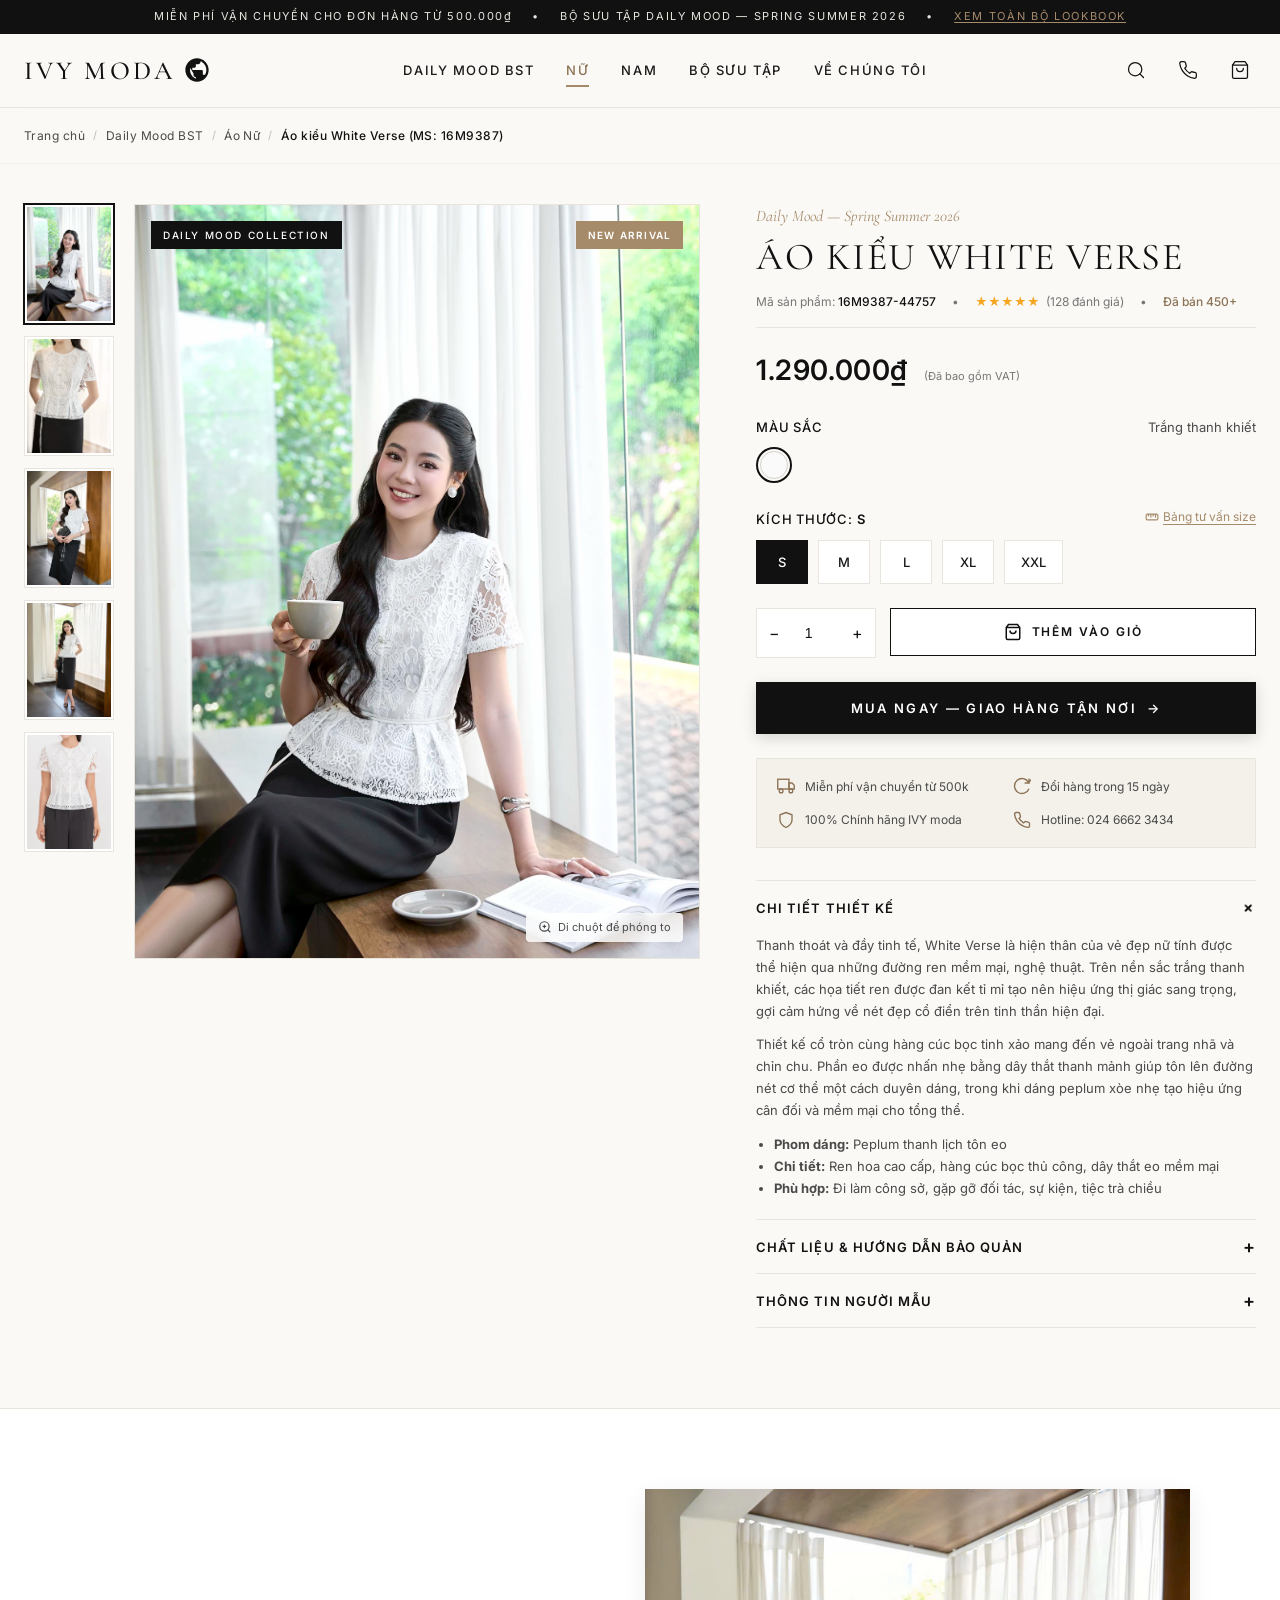
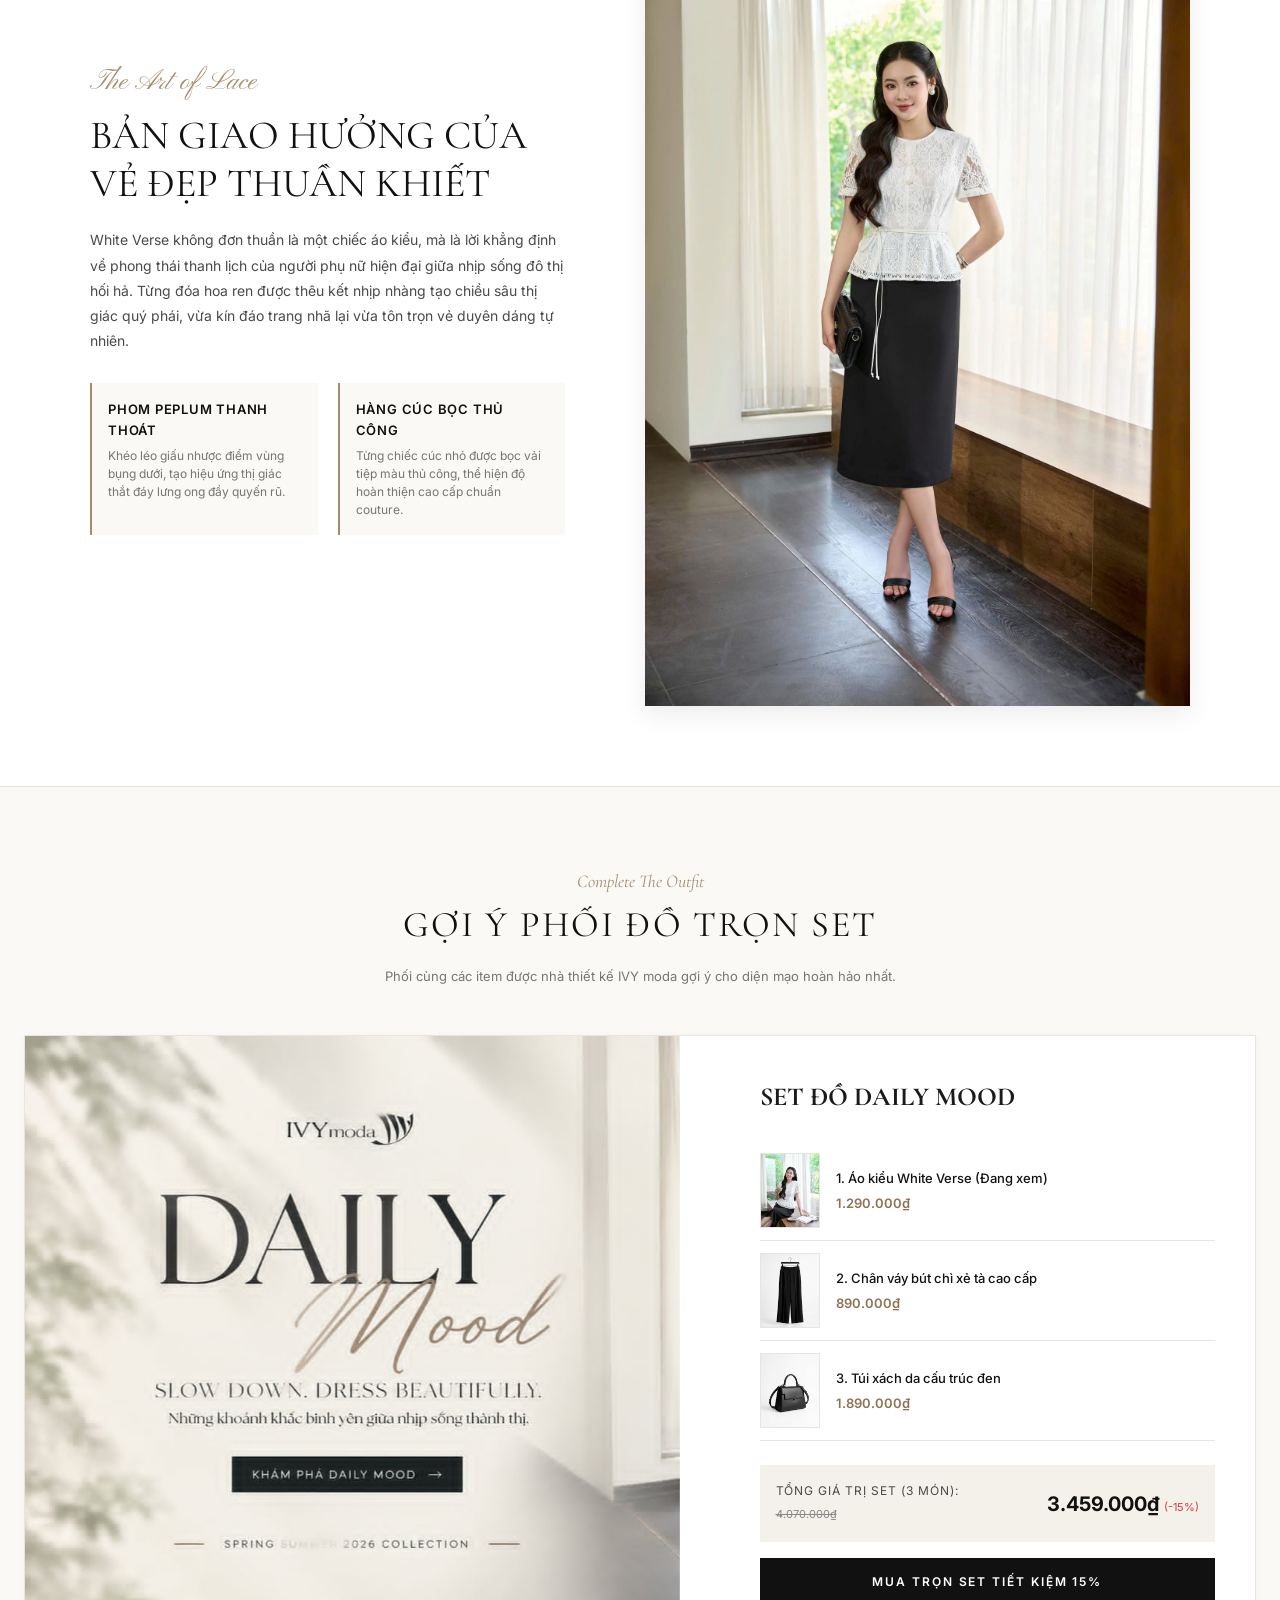
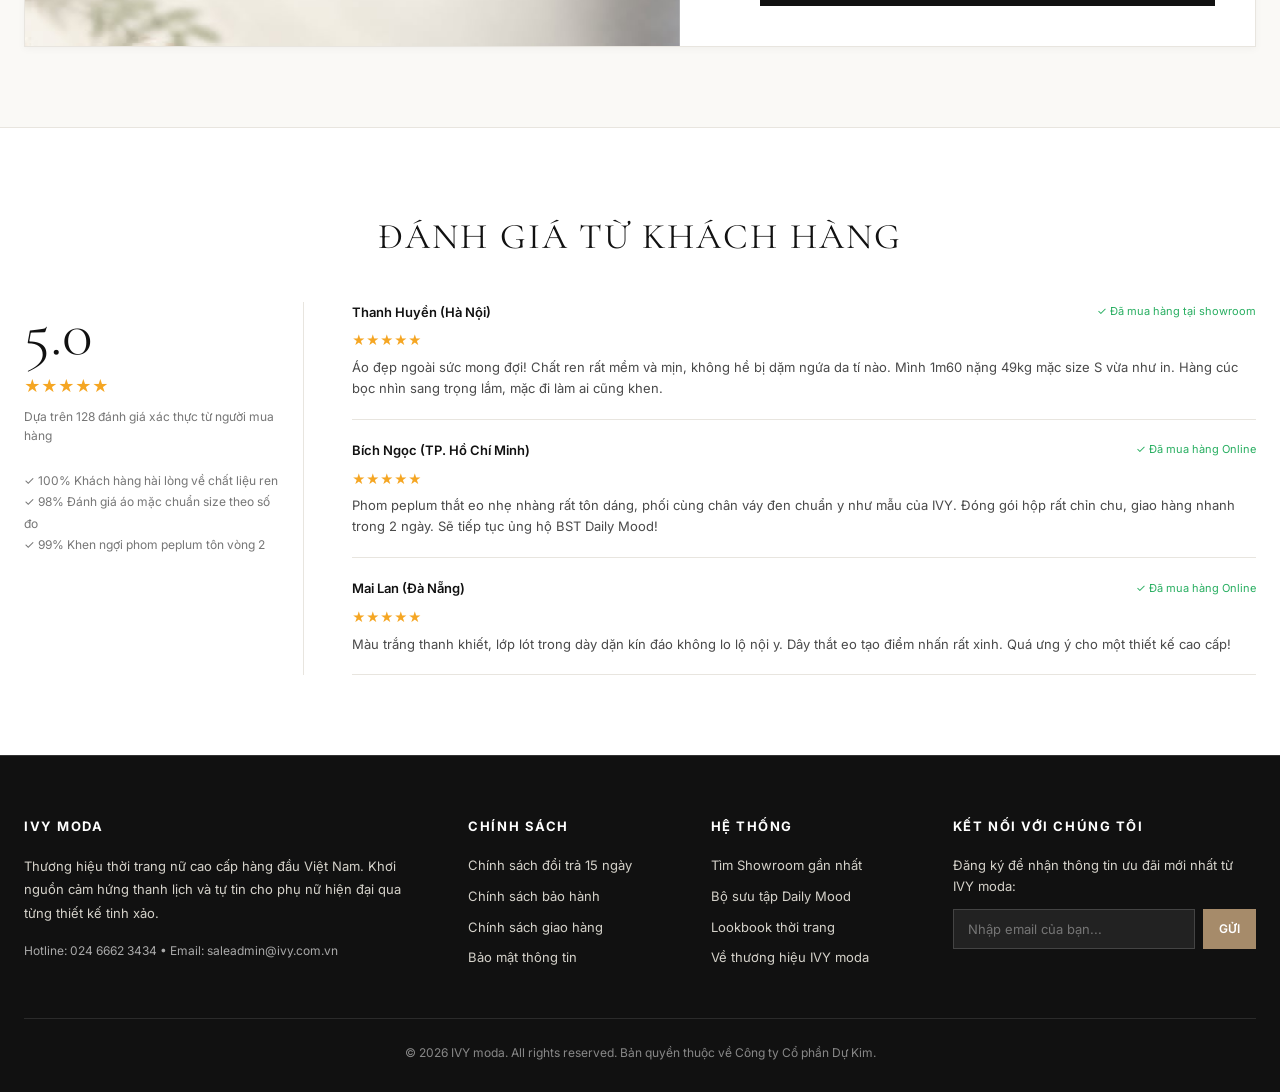
==== product.html @ de347109 "landing page" ====
<!DOCTYPE html>
<html lang="vi">
<head>
  <meta charset="UTF-8">
  <meta name="viewport" content="width=device-width, initial-scale=1.0">
  <title>Áo kiểu White Verse (MS: 16M9387) | IVY moda</title>
  <meta name="description" content="Thanh thoát và đầy tinh tế, Áo kiểu White Verse là hiện thân của vẻ đẹp nữ tính với ren hoa cao cấp, phom peplum tôn dáng từ BST Daily Mood IVY moda.">
  <meta property="og:title" content="Áo kiểu White Verse — IVY moda">
  <meta property="og:description" content="Phom peplum thanh lịch, ren hoa cao cấp, cúc bọc tinh xảo. BST Daily Mood.">
  <meta property="og:image" content="assets/images/wv-1.webp">

  <!-- Google Fonts -->
  <link rel="preconnect" href="https://fonts.googleapis.com">
  <link rel="preconnect" href="https://fonts.gstatic.com" crossorigin>
  <link href="https://fonts.googleapis.com/css2?family=Cormorant+Garamond:ital,wght@0,300;0,400;0,500;0,600;1,400&family=Inter:wght@300;400;500;600;700&family=Pinyon+Script&display=swap" rel="stylesheet">

  <!-- Stylesheet -->
  <link rel="stylesheet" href="css/product.css">
</head>
<body>

  <!-- ════════════════════════════════════════
       (1) TOP ANNOUNCEMENT BAR
       ════════════════════════════════════════ -->
  <div class="announcement-bar">
    <span>MIỄN PHÍ VẬN CHUYỂN CHO ĐƠN HÀNG TỪ 500.000₫</span>
    <span>•</span>
    <span>BỘ SƯU TẬP DAILY MOOD — SPRING SUMMER 2026</span>
    <span>•</span>
    <a href="index.html">XEM TOÀN BỘ LOOKBOOK</a>
  </div>

  <!-- ════════════════════════════════════════
       (2) SITE HEADER
       ════════════════════════════════════════ -->
  <header class="product-header">
    <div class="container product-header-inner">
      <a href="index.html" class="brand-logo" aria-label="IVY moda trang chủ">
        <span>IVY moda</span>
        <svg class="brand-logo-icon" viewBox="0 0 24 24">
          <path d="M12 2C6.48 2 2 6.48 2 12s4.48 10 10 10 10-4.48 10-10S17.52 2 12 2zm1 17.93c-3.95-.49-7-3.85-7-7.93 0-.62.08-1.21.21-1.79L9 15v1c0 1.1.9 2 2 2v1.93zm6.9-2.54c-.26-.81-1-1.39-1.9-1.39h-1v-3c0-.55-.45-1-1-1H8v-2h2c.55 0 1-.45 1-1V7h2c1.1 0 2-.9 2-2v-.41c2.93 1.19 5 4.06 5 7.41 0 2.08-.8 3.97-2.1 5.39z"/>
        </svg>
      </a>

      <nav class="nav-links" aria-label="Menu chính">
        <a href="index.html">DAILY MOOD BST</a>
        <a href="#" class="active">NỮ</a>
        <a href="#">NAM</a>
        <a href="#">BỘ SƯU TẬP</a>
        <a href="#">VỀ CHÚNG TÔI</a>
      </nav>

      <div class="header-tools">
        <button class="tool-btn" aria-label="Tìm kiếm">
          <svg width="20" height="20" viewBox="0 0 24 24" fill="none" stroke="currentColor" stroke-width="1.5" stroke-linecap="round" stroke-linejoin="round">
            <circle cx="11" cy="11" r="8"/><line x1="21" y1="21" x2="16.65" y2="16.65"/>
          </svg>
        </button>
        <a href="tel:02466623434" class="tool-btn" aria-label="Hotline tư vấn">
          <svg width="20" height="20" viewBox="0 0 24 24" fill="none" stroke="currentColor" stroke-width="1.5" stroke-linecap="round" stroke-linejoin="round">
            <path d="M22 16.92v3a2 2 0 0 1-2.18 2 19.79 19.79 0 0 1-8.63-3.07 19.5 19.5 0 0 1-6-6 19.79 19.79 0 0 1-3.07-8.67A2 2 0 0 1 4.11 2h3a2 2 0 0 1 2 1.72 12.84 12.84 0 0 0 .7 2.81 2 2 0 0 1-.45 2.11L8.09 9.91a16 16 0 0 0 6 6l1.27-1.27a2 2 0 0 1 2.11-.45 12.84 12.84 0 0 0 2.81.7A2 2 0 0 1 22 16.92z"/>
          </svg>
        </a>
        <button class="tool-btn js-add-to-cart" aria-label="Giỏ hàng">
          <svg width="20" height="20" viewBox="0 0 24 24" fill="none" stroke="currentColor" stroke-width="1.5" stroke-linecap="round" stroke-linejoin="round">
            <path d="M6 2L3 6v14a2 2 0 002 2h14a2 2 0 002-2V6l-3-4z"/>
            <line x1="3" y1="6" x2="21" y2="6"/>
            <path d="M16 10a4 4 0 01-8 0"/>
          </svg>
          <span class="cart-count" id="cartCounter" style="display: none;">0</span>
        </button>
      </div>
    </div>
  </header>

  <!-- ════════════════════════════════════════
       (3) BREADCRUMBS
       ════════════════════════════════════════ -->
  <div class="breadcrumb-wrap">
    <div class="container">
      <ul class="breadcrumb-list">
        <li><a href="index.html">Trang chủ</a></li>
        <li class="breadcrumb-separator">/</li>
        <li><a href="index.html">Daily Mood BST</a></li>
        <li class="breadcrumb-separator">/</li>
        <li><a href="#">Áo Nữ</a></li>
        <li class="breadcrumb-separator">/</li>
        <li class="breadcrumb-current">Áo kiểu White Verse (MS: 16M9387)</li>
      </ul>
    </div>
  </div>

  <main>
    <!-- ════════════════════════════════════════
         (4) MAIN PRODUCT STAGE
         ════════════════════════════════════════ -->
    <section class="product-main-stage">
      <div class="container">
        <div class="product-grid">

          <!-- ── Column 1: Sticky Image Gallery ── -->
          <div class="product-gallery">
            <div class="gallery-thumbs" aria-label="Hình ảnh thu nhỏ">
              <div class="thumb-item active" data-full="assets/images/wv-1.webp">
                <img src="assets/images/wv-1.webp" alt="Áo kiểu White Verse góc chính diện">
              </div>
              <div class="thumb-item" data-full="assets/images/wv-2.webp">
                <img src="assets/images/wv-2.webp" alt="Áo kiểu White Verse góc nghiêng thanh lịch">
              </div>
              <div class="thumb-item" data-full="assets/images/wv-3.webp">
                <img src="assets/images/wv-3.webp" alt="Áo kiểu White Verse góc lưng">
              </div>
              <div class="thumb-item" data-full="assets/images/wv-4.webp">
                <img src="assets/images/wv-4.webp" alt="Chi tiết ren hoa và hàng cúc bọc">
              </div>
              <div class="thumb-item" data-full="assets/images/wv-5.webp">
                <img src="assets/images/wv-5.webp" alt="Cận cảnh cổ áo và cầu vai">
              </div>
            </div>

            <div class="gallery-main">
              <span class="badge-collection">DAILY MOOD COLLECTION</span>
              <span class="badge-new">NEW ARRIVAL</span>
              <img id="mainProductImg" src="assets/images/wv-1.webp" alt="Áo kiểu White Verse — IVY moda">
              <div class="gallery-hint">
                <svg width="14" height="14" viewBox="0 0 24 24" fill="none" stroke="currentColor" stroke-width="2">
                  <circle cx="11" cy="11" r="8"/><line x1="21" y1="21" x2="16.65" y2="16.65"/><line x1="11" y1="8" x2="11" y2="14"/><line x1="8" y1="11" x2="14" y2="11"/>
                </svg>
                <span>Di chuột để phóng to</span>
              </div>
            </div>
          </div>

          <!-- ── Column 2: Purchasing & Specs Panel ── -->
          <div class="product-info-panel">
            <span class="product-collection-sub">Daily Mood — Spring Summer 2026</span>
            <h1 class="product-title">ÁO KIỂU WHITE VERSE</h1>

            <div class="product-meta-row">
              <div class="product-sku">Mã sản phẩm: <strong>16M9387-44757</strong></div>
              <span>•</span>
              <div class="product-rating">
                <span>★★★★★</span>
                <span class="rating-count">(128 đánh giá)</span>
              </div>
              <span>•</span>
              <div class="product-sold" style="color: var(--color-gold-dark); font-weight: 500;">Đã bán 450+</div>
            </div>

            <div class="product-price-box">
              <div class="product-price-current">1.290.000₫</div>
              <div class="product-vat-tag">(Đã bao gồm VAT)</div>
            </div>

            <!-- Color Swatch -->
            <div class="option-block">
              <div class="option-header">
                <span class="option-title">MÀU SẮC</span>
                <span class="option-selected-val">Trắng thanh khiết</span>
              </div>
              <div class="color-list">
                <div class="color-btn active" title="Trắng thanh khiết">
                  <div class="color-swatch-circle"></div>
                </div>
              </div>
            </div>

            <!-- Size Selector -->
            <div class="option-block">
              <div class="option-header">
                <span class="option-title">KÍCH THƯỚC: <span id="selectedSizeLabel" style="color: var(--color-ink); font-weight: 600;">S</span></span>
                <a href="#size-guide" class="size-guide-link" id="openSizeGuide">
                  <svg width="14" height="14" viewBox="0 0 24 24" fill="none" stroke="currentColor" stroke-width="2">
                    <rect x="2" y="7" width="20" height="10" rx="2"/><line x1="6" y1="7" x2="6" y2="11"/><line x1="10" y1="7" x2="10" y2="13"/><line x1="14" y1="7" x2="14" y2="11"/><line x1="18" y1="7" x2="18" y2="13"/>
                  </svg>
                  Bảng tư vấn size
                </a>
              </div>
              <div class="size-list">
                <button type="button" class="size-btn active" data-size="S">S</button>
                <button type="button" class="size-btn" data-size="M">M</button>
                <button type="button" class="size-btn" data-size="L">L</button>
                <button type="button" class="size-btn" data-size="XL">XL</button>
                <button type="button" class="size-btn" data-size="XXL">XXL</button>
              </div>
            </div>

            <!-- Quantity & Add to Cart -->
            <div class="purchase-row">
              <div class="qty-stepper">
                <button type="button" class="qty-btn" id="qtyMinus">−</button>
                <input type="number" class="qty-input" id="qtyInput" value="1" min="1" max="99" aria-label="Số lượng">
                <button type="button" class="qty-btn" id="qtyPlus">+</button>
              </div>
              <button type="button" class="btn-add-cart js-add-to-cart">
                <svg width="18" height="18" viewBox="0 0 24 24" fill="none" stroke="currentColor" stroke-width="2">
                  <path d="M6 2L3 6v14a2 2 0 002 2h14a2 2 0 002-2V6l-3-4z"/><line x1="3" y1="6" x2="21" y2="6"/><path d="M16 10a4 4 0 01-8 0"/>
                </svg>
                <span>THÊM VÀO GIỎ</span>
              </button>
            </div>

            <button type="button" class="btn-buy-now js-buy-now">
              <span>MUA NGAY — GIAO HÀNG TẬN NƠI</span>
              <span>&rarr;</span>
            </button>

            <!-- Service Guarantees -->
            <div class="service-badges">
              <div class="service-item">
                <svg width="18" height="18" viewBox="0 0 24 24" fill="none" stroke="currentColor" stroke-width="1.8">
                  <rect x="1" y="3" width="15" height="13"/><polygon points="16 8 20 8 23 11 23 16 16 16 16 8"/><circle cx="5.5" cy="18.5" r="2.5"/><circle cx="18.5" cy="18.5" r="2.5"/>
                </svg>
                <span>Miễn phí vận chuyển từ 500k</span>
              </div>
              <div class="service-item">
                <svg width="18" height="18" viewBox="0 0 24 24" fill="none" stroke="currentColor" stroke-width="1.8">
                  <path d="M21.5 2v6h-6M21.34 15.57a10 10 0 1 1-.57-8.38l5.67-5.67"/>
                </svg>
                <span>Đổi hàng trong 15 ngày</span>
              </div>
              <div class="service-item">
                <svg width="18" height="18" viewBox="0 0 24 24" fill="none" stroke="currentColor" stroke-width="1.8">
                  <path d="M12 22s8-4 8-10V5l-8-3-8 3v7c0 6 8 10 8 10z"/>
                </svg>
                <span>100% Chính hãng IVY moda</span>
              </div>
              <div class="service-item">
                <svg width="18" height="18" viewBox="0 0 24 24" fill="none" stroke="currentColor" stroke-width="1.8">
                  <path d="M22 16.92v3a2 2 0 0 1-2.18 2 19.79 19.79 0 0 1-8.63-3.07 19.5 19.5 0 0 1-6-6 19.79 19.79 0 0 1-3.07-8.67A2 2 0 0 1 4.11 2h3a2 2 0 0 1 2 1.72 12.84 12.84 0 0 0 .7 2.81 2 2 0 0 1-.45 2.11L8.09 9.91a16 16 0 0 0 6 6l1.27-1.27a2 2 0 0 1 2.11-.45 12.84 12.84 0 0 0 2.81.7A2 2 0 0 1 22 16.92z"/>
                </svg>
                <span>Hotline: 024 6662 3434</span>
              </div>
            </div>

            <!-- Product Accordion -->
            <div class="product-accordion">
              <div class="accordion-item active">
                <button type="button" class="accordion-header">
                  <span>CHI TIẾT THIẾT KẾ</span>
                  <span class="accordion-icon">+</span>
                </button>
                <div class="accordion-content">
                  <p>Thanh thoát và đầy tinh tế, White Verse là hiện thân của vẻ đẹp nữ tính được thể hiện qua những đường ren mềm mại, nghệ thuật. Trên nền sắc trắng thanh khiết, các họa tiết ren được đan kết tỉ mỉ tạo nên hiệu ứng thị giác sang trọng, gợi cảm hứng về nét đẹp cổ điển trên tinh thần hiện đại.</p>
                  <p style="margin-top: 10px;">Thiết kế cổ tròn cùng hàng cúc bọc tinh xảo mang đến vẻ ngoài trang nhã và chỉn chu. Phần eo được nhấn nhẹ bằng dây thắt thanh mảnh giúp tôn lên đường nét cơ thể một cách duyên dáng, trong khi dáng peplum xòe nhẹ tạo hiệu ứng cân đối và mềm mại cho tổng thể.</p>
                  <ul style="margin-top: 12px; padding-left: 18px;">
                    <li><strong>Phom dáng:</strong> Peplum thanh lịch tôn eo</li>
                    <li><strong>Chi tiết:</strong> Ren hoa cao cấp, hàng cúc bọc thủ công, dây thắt eo mềm mại</li>
                    <li><strong>Phù hợp:</strong> Đi làm công sở, gặp gỡ đối tác, sự kiện, tiệc trà chiều</li>
                  </ul>
                </div>
              </div>

              <div class="accordion-item">
                <button type="button" class="accordion-header">
                  <span>CHẤT LIỆU & HƯỚNG DẪN BẢO QUẢN</span>
                  <span class="accordion-icon">+</span>
                </button>
                <div class="accordion-content">
                  <p><strong>Chất liệu:</strong> Ren mềm cao cấp dệt họa tiết nổi, phối lớp lót habutai mềm mịn, thoáng nhẹ, thấm hút mồ hôi tốt.</p>
                  <ul style="margin-top: 10px; padding-left: 18px;">
                    <li>Giặt tay bằng nước lạnh hoặc giặt máy chế độ nhẹ (cho vào túi giặt).</li>
                    <li>Không sử dụng chất tẩy mạnh chứa clo để bảo vệ sắc trắng tinh khiết.</li>
                    <li>Ủi ở nhiệt độ thấp hoặc sử dụng bàn ủi hơi nước.</li>
                    <li>Phơi trong bóng râm, tránh ánh nắng gắt trực tiếp.</li>
                  </ul>
                </div>
              </div>

              <div class="accordion-item">
                <button type="button" class="accordion-header">
                  <span>THÔNG TIN NGƯỜI MẪU</span>
                  <span class="accordion-icon">+</span>
                </button>
                <div class="accordion-content">
                  <p>Người mẫu trong lookbook chính thức của bộ sưu tập Daily Mood:</p>
                  <table class="model-stats-table">
                    <tr><td>Chiều cao</td><td>164 cm</td></tr>
                    <tr><td>Cân nặng</td><td>48 kg</td></tr>
                    <tr><td>Số đo 3 vòng</td><td>85 – 62 – 90 cm</td></tr>
                    <tr><td>Size mặc chụp</td><td>Size S chuẩn phom</td></tr>
                  </table>
                </div>
              </div>
            </div>

          </div>
        </div>
      </div>
    </section>

    <!-- ════════════════════════════════════════
         (5) STORY & CRAFTSMANSHIP
         ════════════════════════════════════════ -->
    <section class="product-story-section">
      <div class="container">
        <div class="story-container">
          <div class="story-text-wrap">
            <div class="story-tag">The Art of Lace</div>
            <h2 class="story-heading">Bản Giao Hưởng Của Vẻ Đẹp Thuần Khiết</h2>
            <p class="story-desc">
              White Verse không đơn thuần là một chiếc áo kiểu, mà là lời khẳng định về phong thái thanh lịch của người phụ nữ hiện đại giữa nhịp sống đô thị hối hả. Từng đóa hoa ren được thêu kết nhịp nhàng tạo chiều sâu thị giác quý phái, vừa kín đáo trang nhã lại vừa tôn trọn vẻ duyên dáng tự nhiên.
            </p>
            <div class="story-features">
              <div class="feature-box">
                <h4>Phom Peplum Thanh Thoát</h4>
                <p>Khéo léo giấu nhược điểm vùng bụng dưới, tạo hiệu ứng thị giác thắt đáy lưng ong đầy quyến rũ.</p>
              </div>
              <div class="feature-box">
                <h4>Hàng Cúc Bọc Thủ Công</h4>
                <p>Từng chiếc cúc nhỏ được bọc vải tiệp màu thủ công, thể hiện độ hoàn thiện cao cấp chuẩn couture.</p>
              </div>
            </div>
          </div>
          <div class="story-img-wrap">
            <img src="assets/images/right.jpg" alt="Bộ sưu tập Daily Mood — người mẫu diện White Verse">
          </div>
        </div>
      </div>
    </section>

    <!-- ════════════════════════════════════════
         (6) MIX & MATCH — SHOP THE LOOK
         ════════════════════════════════════════ -->
    <section class="mix-match-section">
      <div class="container">
        <div class="section-header-center">
          <span class="section-subtitle">Complete The Outfit</span>
          <h2 class="section-title">GỢI Ý PHỐI ĐỒ TRỌN SET</h2>
          <p class="section-desc">Phối cùng các item được nhà thiết kế IVY moda gợi ý cho diện mạo hoàn hảo nhất.</p>
        </div>

        <div class="look-bundle-grid">
          <div class="look-visual">
            <img src="assets/images/template.jpg" alt="Set đồ hoàn chỉnh phong cách Daily Mood">
          </div>
          <div class="look-items-list">
            <h3>SET ĐỒ DAILY MOOD</h3>
            
            <div class="bundle-item">
              <img src="assets/images/wv-1.webp" alt="Áo kiểu White Verse" class="bundle-item-img">
              <div class="bundle-item-info">
                <div class="bundle-item-name">1. Áo kiểu White Verse (Đang xem)</div>
                <div class="bundle-item-price">1.290.000₫</div>
              </div>
            </div>

            <div class="bundle-item">
              <img src="assets/images/product-2.jpg" alt="Chân váy bút chì xẻ tà" class="bundle-item-img">
              <div class="bundle-item-info">
                <div class="bundle-item-name">2. Chân váy bút chì xẻ tà cao cấp</div>
                <div class="bundle-item-price">890.000₫</div>
              </div>
            </div>

            <div class="bundle-item">
              <img src="assets/images/product-4.jpg" alt="Túi xách da cấu trúc" class="bundle-item-img">
              <div class="bundle-item-info">
                <div class="bundle-item-name">3. Túi xách da cấu trúc đen</div>
                <div class="bundle-item-price">1.890.000₫</div>
              </div>
            </div>

            <div class="bundle-pricing">
              <div>
                <div class="bundle-total-label">Tổng giá trị set (3 món):</div>
                <span style="font-size: 11px; color: #888; text-decoration: line-through;">4.070.000₫</span>
              </div>
              <div class="bundle-total-price">3.459.000₫ <span style="font-size: 11px; color: #D9383A; font-weight: normal;">(-15%)</span></div>
            </div>

            <button type="button" class="btn-bundle-buy js-add-to-cart">
              MUA TRỌN SET TIẾT KIỆM 15%
            </button>
          </div>
        </div>
      </div>
    </section>

    <!-- ════════════════════════════════════════
         (7) CUSTOMER REVIEWS
         ════════════════════════════════════════ -->
    <section class="reviews-section">
      <div class="container">
        <div class="section-header-center" style="margin-bottom: 36px;">
          <h2 class="section-title">ĐÁNH GIÁ TỪ KHÁCH HÀNG</h2>
        </div>

        <div class="reviews-grid">
          <div class="reviews-summary">
            <div class="rating-big-number">5.0</div>
            <div class="reviews-stars-row">★★★★★</div>
            <div class="reviews-count-text">Dựa trên 128 đánh giá xác thực từ người mua hàng</div>
            <div style="font-size: 12px; line-height: 1.8; color: var(--color-gray);">
              <div>✓ 100% Khách hàng hài lòng về chất liệu ren</div>
              <div>✓ 98% Đánh giá áo mặc chuẩn size theo số đo</div>
              <div>✓ 99% Khen ngợi phom peplum tôn vòng 2</div>
            </div>
          </div>

          <div class="reviews-list">
            <div class="review-card">
              <div class="review-author-row">
                <span class="review-author">Thanh Huyền (Hà Nội)</span>
                <span class="review-verified">✓ Đã mua hàng tại showroom</span>
              </div>
              <div style="color: #F5A623; font-size: 13px;">★★★★★</div>
              <p class="review-comment">
                Áo đẹp ngoài sức mong đợi! Chất ren rất mềm và mịn, không hề bị dặm ngứa da tí nào. Mình 1m60 nặng 49kg mặc size S vừa như in. Hàng cúc bọc nhìn sang trọng lắm, mặc đi làm ai cũng khen.
              </p>
            </div>

            <div class="review-card">
              <div class="review-author-row">
                <span class="review-author">Bích Ngọc (TP. Hồ Chí Minh)</span>
                <span class="review-verified">✓ Đã mua hàng Online</span>
              </div>
              <div style="color: #F5A623; font-size: 13px;">★★★★★</div>
              <p class="review-comment">
                Phom peplum thắt eo nhẹ nhàng rất tôn dáng, phối cùng chân váy đen chuẩn y như mẫu của IVY. Đóng gói hộp rất chỉn chu, giao hàng nhanh trong 2 ngày. Sẽ tiếp tục ủng hộ BST Daily Mood!
              </p>
            </div>

            <div class="review-card">
              <div class="review-author-row">
                <span class="review-author">Mai Lan (Đà Nẵng)</span>
                <span class="review-verified">✓ Đã mua hàng Online</span>
              </div>
              <div style="color: #F5A623; font-size: 13px;">★★★★★</div>
              <p class="review-comment">
                Màu trắng thanh khiết, lớp lót trong dày dặn kín đáo không lo lộ nội y. Dây thắt eo tạo điểm nhấn rất xinh. Quá ưng ý cho một thiết kế cao cấp!
              </p>
            </div>
          </div>
        </div>
      </div>
    </section>
  </main>

  <!-- ════════════════════════════════════════
       (8) MOBILE STICKY PURCHASE BAR
       ════════════════════════════════════════ -->
  <div class="mobile-sticky-bar">
    <div class="mobile-bar-inner">
      <div class="mobile-price-tag">
        <span>Giá sản phẩm</span>
        <strong>1.290.000₫</strong>
      </div>
      <button type="button" class="btn-add-cart js-add-to-cart" style="flex: 1; height: 44px; font-size: 11px;">
        THÊM GIỎ
      </button>
      <button type="button" class="btn-buy-now js-buy-now" style="flex: 1.2; height: 44px; margin-bottom: 0; font-size: 11px;">
        MUA NGAY
      </button>
    </div>
  </div>

  <!-- ════════════════════════════════════════
       (9) MODAL: SIZE GUIDE POPUP
       ════════════════════════════════════════ -->
  <div class="modal-overlay" id="sizeGuideModal" role="dialog" aria-modal="true" aria-labelledby="sizeModalTitle">
    <div class="modal-container">
      <button type="button" class="modal-close-btn" id="closeSizeGuide" aria-label="Đóng bảng size">&times;</button>
      <h3 class="modal-title" id="sizeModalTitle">BẢNG TƯ VẤN KÍCH CỠ NỮ (IVY MODA)</h3>
      <p style="text-align: center; font-size: 13px; color: var(--color-gray); margin-bottom: 20px;">
        Áp dụng cho sản phẩm Áo kiểu White Verse (MS: 16M9387)
      </p>

      <table class="size-table">
        <thead>
          <tr>
            <th>SIZE</th>
            <th>VAI (cm)</th>
            <th>NGỰC (cm)</th>
            <th>EO (cm)</th>
            <th>CHIỀU CAO (cm)</th>
            <th>CÂN NẶNG (kg)</th>
          </tr>
        </thead>
        <tbody>
          <tr>
            <td><strong>S</strong></td>
            <td>36</td>
            <td>82 – 85</td>
            <td>64 – 66</td>
            <td>152 – 160</td>
            <td>44 – 48</td>
          </tr>
          <tr>
            <td><strong>M</strong></td>
            <td>37</td>
            <td>86 – 89</td>
            <td>68 – 70</td>
            <td>156 – 164</td>
            <td>49 – 53</td>
          </tr>
          <tr>
            <td><strong>L</strong></td>
            <td>38</td>
            <td>90 – 93</td>
            <td>72 – 74</td>
            <td>160 – 168</td>
            <td>54 – 58</td>
          </tr>
          <tr>
            <td><strong>XL</strong></td>
            <td>39</td>
            <td>94 – 97</td>
            <td>76 – 78</td>
            <td>162 – 170</td>
            <td>59 – 63</td>
          </tr>
          <tr>
            <td><strong>XXL</strong></td>
            <td>40</td>
            <td>98 – 102</td>
            <td>80 – 82</td>
            <td>164 – 172</td>
            <td>64 – 68</td>
          </tr>
        </tbody>
      </table>

      <div style="margin-top: 20px; font-size: 12px; color: var(--color-gray-dark); background: var(--color-ivory-warm); padding: 14px;">
        <strong>* Lưu ý:</strong> Nếu số đo của quý khách nằm ở khoảng giữa hai size, IVY moda khuyên bạn nên chọn size lớn hơn để tạo cảm giác thoải mái nhất khi cử động với chất liệu ren.
      </div>
    </div>
  </div>

  <!-- ════════════════════════════════════════
       (10) MODAL: FAST CHECKOUT / MUA NGAY
       ════════════════════════════════════════ -->
  <div class="modal-overlay" id="buyNowModal" role="dialog" aria-modal="true" aria-labelledby="buyModalTitle">
    <div class="modal-container order-modal-box">
      <button type="button" class="modal-close-btn" id="closeBuyNow" aria-label="Đóng đặt hàng">&times;</button>
      <h3 class="modal-title" id="buyModalTitle" style="font-size: 24px;">ĐẶT HÀNG NHANH</h3>
      
      <div style="display: flex; gap: 14px; margin-bottom: 20px; padding: 12px; background: var(--color-ivory-warm); align-items: center;">
        <img src="assets/images/wv-1.webp" alt="White Verse" style="width: 50px; height: 65px; object-fit: cover;">
        <div style="font-size: 13px;">
          <strong>Áo kiểu White Verse</strong>
          <div>Size: <span id="orderModalSize" style="font-weight: 600;">S</span> | Số lượng: <span id="orderModalQty" style="font-weight: 600;">1</span></div>
          <div style="color: var(--color-gold-dark); font-weight: 600;" id="orderModalTotal">1.290.000₫</div>
        </div>
      </div>

      <form id="fastOrderForm">
        <div class="form-group">
          <label for="orderName">Họ và tên của bạn *</label>
          <input type="text" id="orderName" class="form-input" placeholder="Ví dụ: Nguyễn Phương Linh" required>
        </div>
        <div class="form-group">
          <label for="orderPhone">Số điện thoại nhận hàng *</label>
          <input type="tel" id="orderPhone" class="form-input" placeholder="Ví dụ: 0912 345 678" required>
        </div>
        <div class="form-group">
          <label for="orderAddress">Địa chỉ nhận hàng *</label>
          <input type="text" id="orderAddress" class="form-input" placeholder="Số nhà, tên đường, phường/xã, quận/huyện..." required>
        </div>
        <button type="submit" class="btn-buy-now" style="margin-top: 20px; margin-bottom: 8px;">
          XÁC NHẬN ĐẶT HÀNG NGAY
        </button>
        <p style="text-align: center; font-size: 11px; color: var(--color-gray);">
          Thanh toán khi nhận hàng (COD) • Miễn phí kiểm tra hàng trước khi thanh toán
        </p>
      </form>
    </div>
  </div>

  <!-- ════════════════════════════════════════
       (11) TOAST NOTIFICATION
       ════════════════════════════════════════ -->
  <div class="toast-msg" id="toastMsg" role="status" aria-live="polite">
    <svg width="20" height="20" viewBox="0 0 24 24" fill="none" stroke="#27ae60" stroke-width="2">
      <path d="M22 11.08V12a10 10 0 1 1-5.93-9.14"/><polyline points="22 4 12 14.01 9 11.01"/>
    </svg>
    <span id="toastText">Đã thêm vào giỏ hàng thành công!</span>
  </div>

  <!-- ════════════════════════════════════════
       (12) SITE FOOTER
       ════════════════════════════════════════ -->
  <footer class="product-footer">
    <div class="container">
      <div class="footer-grid">
        <div class="footer-col">
          <h4>IVY MODA</h4>
          <p style="font-size: 13px; line-height: 1.8; margin-bottom: 16px;">
            Thương hiệu thời trang nữ cao cấp hàng đầu Việt Nam. Khơi nguồn cảm hứng thanh lịch và tự tin cho phụ nữ hiện đại qua từng thiết kế tinh xảo.
          </p>
          <p style="font-size: 12px; color: #aaa;">Hotline: 024 6662 3434 • Email: saleadmin@ivy.com.vn</p>
        </div>
        <div class="footer-col">
          <h4>CHÍNH SÁCH</h4>
          <ul>
            <li><a href="#">Chính sách đổi trả 15 ngày</a></li>
            <li><a href="#">Chính sách bảo hành</a></li>
            <li><a href="#">Chính sách giao hàng</a></li>
            <li><a href="#">Bảo mật thông tin</a></li>
          </ul>
        </div>
        <div class="footer-col">
          <h4>HỆ THỐNG</h4>
          <ul>
            <li><a href="#">Tìm Showroom gần nhất</a></li>
            <li><a href="#">Bộ sưu tập Daily Mood</a></li>
            <li><a href="#">Lookbook thời trang</a></li>
            <li><a href="#">Về thương hiệu IVY moda</a></li>
          </ul>
        </div>
        <div class="footer-col">
          <h4>KẾT NỐI VỚI CHÚNG TÔI</h4>
          <p style="font-size: 13px; margin-bottom: 12px;">Đăng ký để nhận thông tin ưu đãi mới nhất từ IVY moda:</p>
          <div style="display: flex; gap: 8px;">
            <input type="email" placeholder="Nhập email của bạn..." class="form-input" style="height: 40px; background: #222; border-color: #444; color: #fff;">
            <button type="button" style="background: var(--color-gold); color: #fff; padding: 0 16px; font-size: 12px; font-weight: 600;">GỬI</button>
          </div>
        </div>
      </div>
      <div class="footer-bottom">
        &copy; 2026 IVY moda. All rights reserved. Bản quyền thuộc về Công ty Cổ phần Dự Kim.
      </div>
    </div>
  </footer>

  <!-- Scripts -->
  <script src="js/product-detail.js"></script>
</body>
</html>
---- css/product.css ----
/* ==========================================================================
   IVY MODA — Áo Kiểu White Verse (MS: 16M9387)
   Dedicated Luxury Product Landing Page Stylesheet
   ========================================================================== */

:root {
  --color-ivory: #FAF9F6;
  --color-ivory-warm: #F4F1EA;
  --color-white: #FFFFFF;
  --color-dark: #1A1A1A;
  --color-ink: #111111;
  --color-gray-dark: #4A4A4A;
  --color-gray: #767676;
  --color-gray-light: #E8E5DF;
  --color-gray-lighter: #F6F5F2;
  --color-gold: #A68B6A;
  --color-gold-dark: #8C7355;
  --color-accent-red: #D9383A;

  --font-display: "Cormorant Garamond", Georgia, serif;
  --font-body: "Inter", -apple-system, BlinkMacSystemFont, "Segoe UI", Roboto, sans-serif;
  --font-script: "Pinyon Script", cursive;

  --ease-luxury: cubic-bezier(0.16, 1, 0.3, 1);
  --shadow-sm: 0 2px 8px rgba(0,0,0,0.04);
  --shadow-md: 0 8px 24px rgba(0,0,0,0.08);
  --shadow-lg: 0 16px 40px rgba(0,0,0,0.12);
}

/* ── Base resets & body ── */
* {
  box-sizing: border-box;
  margin: 0;
  padding: 0;
}

body {
  font-family: var(--font-body);
  color: var(--color-dark);
  background-color: var(--color-ivory);
  line-height: 1.6;
  -webkit-font-smoothing: antialiased;
  overflow-x: hidden;
}

img {
  max-width: 100%;
  height: auto;
  display: block;
}

button {
  font-family: inherit;
  cursor: pointer;
  border: none;
  background: none;
}

a {
  color: inherit;
  text-decoration: none;
}

.container {
  width: 100%;
  max-width: 1320px;
  margin: 0 auto;
  padding: 0 24px;
}

/* ── Top Announcement Bar ── */
.announcement-bar {
  background-color: var(--color-ink);
  color: #E8E5DF;
  font-size: 11px;
  letter-spacing: 0.15em;
  text-transform: uppercase;
  text-align: center;
  padding: 8px 16px;
  display: flex;
  justify-content: center;
  align-items: center;
  gap: 20px;
}

.announcement-bar a {
  color: var(--color-gold);
  text-decoration: underline;
  text-underline-offset: 2px;
}

/* ── Site Header ── */
.product-header {
  position: sticky;
  top: 0;
  z-index: 100;
  background-color: rgba(250, 249, 246, 0.96);
  backdrop-filter: blur(10px);
  border-bottom: 1px solid var(--color-gray-light);
  padding: 16px 0;
  transition: all 0.3s var(--ease-luxury);
}

.product-header-inner {
  display: flex;
  align-items: center;
  justify-content: space-between;
}

.brand-logo {
  display: flex;
  align-items: center;
  gap: 8px;
  font-family: var(--font-display);
  font-size: 26px;
  font-weight: 500;
  letter-spacing: 0.12em;
  color: var(--color-ink);
  text-transform: uppercase;
}

.brand-logo-icon {
  width: 28px;
  height: 28px;
  fill: currentColor;
}

.nav-links {
  display: flex;
  gap: 32px;
}

.nav-links a {
  font-size: 13px;
  font-weight: 500;
  letter-spacing: 0.12em;
  text-transform: uppercase;
  position: relative;
  padding: 6px 0;
  color: var(--color-dark);
  transition: color 0.2s ease;
}

.nav-links a:hover,
.nav-links a.active {
  color: var(--color-gold-dark);
}

.nav-links a.active::after {
  content: '';
  position: absolute;
  bottom: 0;
  left: 0;
  right: 0;
  height: 2px;
  background-color: var(--color-gold);
}

.header-tools {
  display: flex;
  align-items: center;
  gap: 20px;
}

.tool-btn {
  position: relative;
  display: flex;
  align-items: center;
  justify-content: center;
  color: var(--color-ink);
  padding: 6px;
  transition: transform 0.2s ease, color 0.2s ease;
}

.tool-btn:hover {
  color: var(--color-gold);
  transform: translateY(-1px);
}

.cart-count {
  position: absolute;
  top: 0;
  right: 0;
  background-color: var(--color-ink);
  color: #fff;
  font-size: 10px;
  font-weight: 600;
  width: 17px;
  height: 17px;
  border-radius: 50%;
  display: flex;
  align-items: center;
  justify-content: center;
}

/* ── Breadcrumb ── */
.breadcrumb-wrap {
  padding: 18px 0;
  border-bottom: 1px solid rgba(0,0,0,0.04);
}

.breadcrumb-list {
  display: flex;
  align-items: center;
  flex-wrap: wrap;
  gap: 8px;
  list-style: none;
  font-size: 12px;
  color: var(--color-gray);
  letter-spacing: 0.04em;
}

.breadcrumb-list a {
  color: var(--color-gray-dark);
  transition: color 0.2s;
}

.breadcrumb-list a:hover {
  color: var(--color-gold);
}

.breadcrumb-separator {
  color: #C0BCB4;
  font-size: 11px;
}

.breadcrumb-current {
  color: var(--color-ink);
  font-weight: 500;
}

/* ── Main Product Stage ── */
.product-main-stage {
  padding: 40px 0 80px;
}

.product-grid {
  display: grid;
  grid-template-columns: 1.15fr 0.85fr;
  gap: 56px;
  align-items: start;
}

/* ── Gallery (Left Column) ── */
.product-gallery {
  display: flex;
  gap: 20px;
  position: sticky;
  top: 96px;
}

.gallery-thumbs {
  display: flex;
  flex-direction: column;
  gap: 12px;
  width: 90px;
  flex-shrink: 0;
}

.thumb-item {
  width: 100%;
  aspect-ratio: 3/4;
  border: 1px solid var(--color-gray-light);
  overflow: hidden;
  cursor: pointer;
  background-color: #fff;
  transition: all 0.25s var(--ease-luxury);
  padding: 2px;
}

.thumb-item img {
  width: 100%;
  height: 100%;
  object-fit: cover;
}

.thumb-item:hover {
  border-color: var(--color-gold);
}

.thumb-item.active {
  border-color: var(--color-ink);
  box-shadow: 0 0 0 1px var(--color-ink);
}

.gallery-main {
  position: relative;
  flex: 1;
  background-color: #fff;
  border: 1px solid var(--color-gray-light);
  overflow: hidden;
  aspect-ratio: 3/4;
}

.gallery-main img {
  width: 100%;
  height: 100%;
  object-fit: cover;
  object-position: center top;
  transition: transform 0.4s var(--ease-luxury);
}

.gallery-main:hover img {
  transform: scale(1.03);
}

.badge-collection {
  position: absolute;
  top: 16px;
  left: 16px;
  background-color: var(--color-ink);
  color: #fff;
  font-size: 10px;
  font-weight: 500;
  letter-spacing: 0.16em;
  text-transform: uppercase;
  padding: 6px 12px;
  z-index: 2;
}

.badge-new {
  position: absolute;
  top: 16px;
  right: 16px;
  background-color: var(--color-gold);
  color: #fff;
  font-size: 10px;
  font-weight: 600;
  letter-spacing: 0.12em;
  text-transform: uppercase;
  padding: 6px 12px;
  z-index: 2;
}

.gallery-hint {
  position: absolute;
  bottom: 16px;
  right: 16px;
  background-color: rgba(255,255,255,0.85);
  backdrop-filter: blur(4px);
  padding: 6px 12px;
  font-size: 11px;
  color: var(--color-gray-dark);
  display: flex;
  align-items: center;
  gap: 6px;
  border-radius: 4px;
}

/* ── Product Info (Right Column) ── */
.product-info-panel {
  display: flex;
  flex-direction: column;
}

.product-collection-sub {
  font-family: var(--font-display);
  font-size: 16px;
  font-style: italic;
  color: var(--color-gold);
  margin-bottom: 6px;
}

.product-title {
  font-family: var(--font-display);
  font-size: 38px;
  font-weight: 400;
  line-height: 1.15;
  color: var(--color-ink);
  text-transform: uppercase;
  letter-spacing: 0.04em;
  margin-bottom: 12px;
}

.product-meta-row {
  display: flex;
  align-items: center;
  gap: 16px;
  font-size: 12px;
  color: var(--color-gray);
  margin-bottom: 20px;
  padding-bottom: 16px;
  border-bottom: 1px solid var(--color-gray-light);
}

.product-sku strong {
  color: var(--color-ink);
  font-weight: 500;
}

.product-rating {
  display: flex;
  align-items: center;
  gap: 6px;
  color: #F5A623;
}

.rating-count {
  color: var(--color-gray);
}

.product-price-box {
  margin-bottom: 24px;
  display: flex;
  align-items: baseline;
  gap: 16px;
}

.product-price-current {
  font-size: 28px;
  font-weight: 600;
  color: var(--color-ink);
  letter-spacing: 0.02em;
}

.product-vat-tag {
  font-size: 11px;
  color: var(--color-gray);
}

/* ── Color Swatch ── */
.option-block {
  margin-bottom: 24px;
}

.option-header {
  display: flex;
  justify-content: space-between;
  align-items: baseline;
  margin-bottom: 10px;
  font-size: 13px;
}

.option-title {
  font-weight: 500;
  color: var(--color-ink);
  text-transform: uppercase;
  letter-spacing: 0.06em;
}

.option-selected-val {
  color: var(--color-gray-dark);
  font-weight: 400;
}

.color-list {
  display: flex;
  gap: 12px;
}

.color-btn {
  width: 36px;
  height: 36px;
  border-radius: 50%;
  border: 2px solid transparent;
  padding: 2px;
  cursor: pointer;
  transition: all 0.2s;
}

.color-btn.active {
  border-color: var(--color-ink);
}

.color-swatch-circle {
  width: 100%;
  height: 100%;
  border-radius: 50%;
  background-color: #FAFAFA;
  border: 1px solid #D5D2CA;
}

/* ── Size Selector ── */
.size-guide-link {
  font-size: 12px;
  color: var(--color-gold);
  text-decoration: underline;
  text-underline-offset: 3px;
  display: flex;
  align-items: center;
  gap: 4px;
}

.size-guide-link:hover {
  color: var(--color-gold-dark);
}

.size-list {
  display: flex;
  gap: 10px;
  flex-wrap: wrap;
}

.size-btn {
  min-width: 52px;
  height: 44px;
  padding: 0 16px;
  border: 1px solid var(--color-gray-light);
  background-color: #fff;
  color: var(--color-dark);
  font-size: 13px;
  font-weight: 500;
  text-transform: uppercase;
  display: flex;
  align-items: center;
  justify-content: center;
  cursor: pointer;
  transition: all 0.2s var(--ease-luxury);
}

.size-btn:hover {
  border-color: var(--color-ink);
}

.size-btn.active {
  background-color: var(--color-ink);
  color: #fff;
  border-color: var(--color-ink);
}

/* ── Quantity & Actions ── */
.purchase-row {
  display: flex;
  gap: 14px;
  margin-bottom: 24px;
  align-items: stretch;
}

.qty-stepper {
  display: flex;
  align-items: center;
  border: 1px solid var(--color-gray-light);
  background-color: #fff;
  width: 120px;
  flex-shrink: 0;
}

.qty-btn {
  width: 36px;
  height: 48px;
  display: flex;
  align-items: center;
  justify-content: center;
  font-size: 16px;
  color: var(--color-ink);
  transition: background 0.15s;
}

.qty-btn:hover {
  background-color: var(--color-gray-lighter);
}

.qty-input {
  width: 48px;
  text-align: center;
  border: none;
  font-size: 14px;
  font-weight: 500;
  background: transparent;
  color: var(--color-ink);
  outline: none;
}

.btn-add-cart {
  flex: 1;
  height: 48px;
  background-color: #fff;
  color: var(--color-ink);
  border: 1px solid var(--color-ink);
  font-size: 12px;
  font-weight: 600;
  letter-spacing: 0.16em;
  text-transform: uppercase;
  display: flex;
  align-items: center;
  justify-content: center;
  gap: 10px;
  cursor: pointer;
  transition: all 0.25s var(--ease-luxury);
}

.btn-add-cart:hover {
  background-color: var(--color-ink);
  color: #fff;
}

.btn-buy-now {
  width: 100%;
  height: 52px;
  background-color: var(--color-ink);
  color: #fff;
  font-size: 13px;
  font-weight: 600;
  letter-spacing: 0.18em;
  text-transform: uppercase;
  display: flex;
  align-items: center;
  justify-content: center;
  gap: 10px;
  cursor: pointer;
  margin-bottom: 24px;
  transition: all 0.25s var(--ease-luxury);
  box-shadow: 0 4px 14px rgba(0,0,0,0.15);
}

.btn-buy-now:hover {
  background-color: #2E2E2E;
  transform: translateY(-2px);
  box-shadow: 0 8px 20px rgba(0,0,0,0.22);
}

/* ── Service Guarantees ── */
.service-badges {
  background-color: var(--color-ivory-warm);
  border: 1px solid var(--color-gray-light);
  padding: 18px 20px;
  margin-bottom: 32px;
  display: grid;
  grid-template-columns: 1fr 1fr;
  gap: 14px;
}

.service-item {
  display: flex;
  align-items: center;
  gap: 10px;
  font-size: 12px;
  color: var(--color-gray-dark);
}

.service-item svg {
  flex-shrink: 0;
  color: var(--color-gold-dark);
}

/* ── Product Accordion ── */
.product-accordion {
  border-top: 1px solid var(--color-gray-light);
}

.accordion-item {
  border-bottom: 1px solid var(--color-gray-light);
}

.accordion-header {
  width: 100%;
  padding: 16px 0;
  display: flex;
  justify-content: space-between;
  align-items: center;
  font-size: 13px;
  font-weight: 600;
  letter-spacing: 0.08em;
  text-transform: uppercase;
  color: var(--color-ink);
  text-align: left;
}

.accordion-icon {
  font-size: 18px;
  transition: transform 0.3s ease;
}

.accordion-item.active .accordion-icon {
  transform: rotate(45deg);
}

.accordion-content {
  max-height: 0;
  overflow: hidden;
  transition: max-height 0.35s var(--ease-luxury);
  font-size: 13px;
  color: var(--color-gray-dark);
  line-height: 1.7;
}

.accordion-item.active .accordion-content {
  max-height: 500px;
  padding-bottom: 20px;
}

.model-stats-table {
  width: 100%;
  margin-top: 12px;
  border-collapse: collapse;
}

.model-stats-table td {
  padding: 6px 12px;
  border: 1px solid var(--color-gray-light);
  font-size: 12px;
}

.model-stats-table td:first-child {
  background-color: var(--color-ivory-warm);
  font-weight: 500;
  width: 35%;
}

/* ── Section: Story & Craftsmanship ── */
.product-story-section {
  padding: 80px 0;
  background-color: #fff;
  border-top: 1px solid var(--color-gray-light);
  border-bottom: 1px solid var(--color-gray-light);
}

.story-container {
  max-width: 1100px;
  margin: 0 auto;
  display: grid;
  grid-template-columns: 1fr 1.1fr;
  gap: 60px;
  align-items: center;
}

.story-text-wrap {
  padding-right: 20px;
}

.story-tag {
  font-family: var(--font-script);
  font-size: 28px;
  color: var(--color-gold);
  margin-bottom: 6px;
}

.story-heading {
  font-family: var(--font-display);
  font-size: 40px;
  font-weight: 400;
  line-height: 1.2;
  text-transform: uppercase;
  color: var(--color-ink);
  margin-bottom: 20px;
}

.story-desc {
  font-size: 14px;
  color: var(--color-gray-dark);
  line-height: 1.8;
  margin-bottom: 24px;
}

.story-features {
  display: grid;
  grid-template-columns: 1fr 1fr;
  gap: 20px;
  margin-top: 30px;
}

.feature-box {
  padding: 16px;
  background-color: var(--color-ivory);
  border-left: 2px solid var(--color-gold);
}

.feature-box h4 {
  font-size: 13px;
  font-weight: 600;
  text-transform: uppercase;
  letter-spacing: 0.06em;
  margin-bottom: 6px;
  color: var(--color-ink);
}

.feature-box p {
  font-size: 12px;
  color: var(--color-gray);
  line-height: 1.5;
}

.story-img-wrap {
  position: relative;
}

.story-img-wrap img {
  box-shadow: var(--shadow-md);
}

/* ── Section: Mix & Match Lookbook ── */
.mix-match-section {
  padding: 80px 0;
  background-color: var(--color-ivory);
}

.section-header-center {
  text-align: center;
  max-width: 600px;
  margin: 0 auto 48px;
}

.section-subtitle {
  font-family: var(--font-display);
  font-size: 18px;
  font-style: italic;
  color: var(--color-gold);
  margin-bottom: 6px;
}

.section-title {
  font-family: var(--font-display);
  font-size: 36px;
  font-weight: 400;
  letter-spacing: 0.06em;
  text-transform: uppercase;
  color: var(--color-ink);
  margin-bottom: 12px;
}

.section-desc {
  font-size: 13px;
  color: var(--color-gray);
}

.look-bundle-grid {
  display: grid;
  grid-template-columns: 1.1fr 0.9fr;
  gap: 40px;
  background-color: #fff;
  border: 1px solid var(--color-gray-light);
  overflow: hidden;
  box-shadow: var(--shadow-sm);
}

.look-visual {
  position: relative;
}

.look-visual img {
  width: 100%;
  height: 100%;
  object-fit: cover;
}

.look-items-list {
  padding: 40px;
  display: flex;
  flex-direction: column;
  justify-content: center;
}

.look-items-list h3 {
  font-family: var(--font-display);
  font-size: 26px;
  text-transform: uppercase;
  margin-bottom: 24px;
}

.bundle-item {
  display: flex;
  align-items: center;
  gap: 16px;
  padding: 12px 0;
  border-bottom: 1px solid var(--color-gray-light);
}

.bundle-item-img {
  width: 60px;
  height: 75px;
  object-fit: cover;
  border: 1px solid var(--color-gray-light);
}

.bundle-item-info {
  flex: 1;
}

.bundle-item-name {
  font-size: 13px;
  font-weight: 500;
  color: var(--color-ink);
  margin-bottom: 4px;
}

.bundle-item-price {
  font-size: 13px;
  color: var(--color-gold-dark);
  font-weight: 600;
}

.bundle-pricing {
  margin-top: 24px;
  padding: 16px;
  background-color: var(--color-ivory-warm);
  display: flex;
  justify-content: space-between;
  align-items: center;
}

.bundle-total-label {
  font-size: 12px;
  text-transform: uppercase;
  letter-spacing: 0.08em;
  color: var(--color-gray-dark);
}

.bundle-total-price {
  font-size: 20px;
  font-weight: 700;
  color: var(--color-ink);
}

.btn-bundle-buy {
  margin-top: 16px;
  width: 100%;
  height: 48px;
  background-color: var(--color-ink);
  color: #fff;
  font-size: 12px;
  font-weight: 600;
  letter-spacing: 0.16em;
  text-transform: uppercase;
  transition: all 0.2s;
}

.btn-bundle-buy:hover {
  background-color: #333;
}

/* ── Section: Customer Reviews ── */
.reviews-section {
  padding: 80px 0;
  background-color: #fff;
  border-top: 1px solid var(--color-gray-light);
}

.reviews-grid {
  display: grid;
  grid-template-columns: 280px 1fr;
  gap: 48px;
}

.reviews-summary {
  padding-right: 24px;
  border-right: 1px solid var(--color-gray-light);
}

.rating-big-number {
  font-family: var(--font-display);
  font-size: 64px;
  font-weight: 300;
  line-height: 1;
  color: var(--color-ink);
  margin-bottom: 8px;
}

.reviews-stars-row {
  color: #F5A623;
  font-size: 16px;
  margin-bottom: 8px;
}

.reviews-count-text {
  font-size: 12px;
  color: var(--color-gray);
  margin-bottom: 24px;
}

.review-card {
  padding: 20px 0;
  border-bottom: 1px solid var(--color-gray-light);
}

.review-card:first-child {
  padding-top: 0;
}

.review-author-row {
  display: flex;
  justify-content: space-between;
  align-items: center;
  margin-bottom: 8px;
}

.review-author {
  font-size: 13px;
  font-weight: 600;
  color: var(--color-ink);
}

.review-verified {
  font-size: 11px;
  color: #27ae60;
  display: flex;
  align-items: center;
  gap: 4px;
}

.review-comment {
  font-size: 13px;
  color: var(--color-gray-dark);
  line-height: 1.6;
  margin-top: 6px;
}

/* ── Modal: Size Guide Popup ── */
.modal-overlay {
  position: fixed;
  inset: 0;
  background-color: rgba(0,0,0,0.6);
  backdrop-filter: blur(4px);
  z-index: 999;
  display: none;
  align-items: center;
  justify-content: center;
  padding: 20px;
}

.modal-overlay.open {
  display: flex;
}

.modal-container {
  background-color: #fff;
  width: 100%;
  max-width: 760px;
  max-height: 90vh;
  overflow-y: auto;
  padding: 36px;
  position: relative;
  box-shadow: var(--shadow-lg);
  animation: modalFadeIn 0.3s var(--ease-luxury);
}

@keyframes modalFadeIn {
  from { opacity: 0; transform: translateY(20px); }
  to { opacity: 1; transform: translateY(0); }
}

.modal-close-btn {
  position: absolute;
  top: 20px;
  right: 20px;
  font-size: 24px;
  color: var(--color-gray);
  width: 32px;
  height: 32px;
  display: flex;
  align-items: center;
  justify-content: center;
  transition: color 0.2s;
}

.modal-close-btn:hover {
  color: var(--color-ink);
}

.modal-title {
  font-family: var(--font-display);
  font-size: 28px;
  text-transform: uppercase;
  color: var(--color-ink);
  text-align: center;
  margin-bottom: 20px;
}

.size-table {
  width: 100%;
  border-collapse: collapse;
  margin-top: 16px;
  font-size: 12px;
  text-align: center;
}

.size-table th,
.size-table td {
  border: 1px solid var(--color-gray-light);
  padding: 10px 8px;
}

.size-table th {
  background-color: var(--color-ivory-warm);
  font-weight: 600;
  text-transform: uppercase;
  letter-spacing: 0.06em;
}

.size-table tr:hover td {
  background-color: var(--color-gray-lighter);
}

/* ── Modal: Fast Order / Checkout ── */
.order-modal-box {
  max-width: 500px;
}

.form-group {
  margin-bottom: 16px;
}

.form-group label {
  display: block;
  font-size: 12px;
  font-weight: 500;
  text-transform: uppercase;
  margin-bottom: 6px;
  color: var(--color-ink);
}

.form-input {
  width: 100%;
  height: 44px;
  padding: 0 14px;
  border: 1px solid var(--color-gray-light);
  font-size: 13px;
  outline: none;
  font-family: inherit;
  transition: border-color 0.2s;
}

.form-input:focus {
  border-color: var(--color-ink);
}

/* ── Toast Notification ── */
.toast-msg {
  position: fixed;
  bottom: 24px;
  right: 24px;
  background-color: var(--color-ink);
  color: #fff;
  padding: 14px 24px;
  font-size: 13px;
  letter-spacing: 0.04em;
  display: flex;
  align-items: center;
  gap: 12px;
  box-shadow: var(--shadow-lg);
  z-index: 1000;
  transform: translateY(100px);
  opacity: 0;
  transition: all 0.35s var(--ease-luxury);
  pointer-events: none;
}

.toast-msg.show {
  transform: translateY(0);
  opacity: 1;
}

/* ── Mobile Sticky Bottom Bar ── */
.mobile-sticky-bar {
  display: none;
  position: fixed;
  bottom: 0;
  left: 0;
  right: 0;
  background-color: #fff;
  border-top: 1px solid var(--color-gray-light);
  padding: 10px 16px;
  z-index: 90;
  box-shadow: 0 -4px 16px rgba(0,0,0,0.06);
}

.mobile-bar-inner {
  display: flex;
  gap: 10px;
  align-items: center;
}

.mobile-price-tag {
  display: flex;
  flex-direction: column;
  padding-right: 12px;
}

.mobile-price-tag span {
  font-size: 10px;
  color: var(--color-gray);
  text-transform: uppercase;
}

.mobile-price-tag strong {
  font-size: 16px;
  color: var(--color-ink);
}

/* ── Footer ── */
.product-footer {
  background-color: var(--color-ink);
  color: #D5D2CA;
  padding: 60px 0 30px;
  border-top: 1px solid #333;
}

.footer-grid {
  display: grid;
  grid-template-columns: 2fr 1fr 1fr 1.5fr;
  gap: 40px;
  margin-bottom: 40px;
}

.footer-col h4 {
  color: #fff;
  font-size: 13px;
  text-transform: uppercase;
  letter-spacing: 0.12em;
  margin-bottom: 18px;
}

.footer-col ul {
  list-style: none;
}

.footer-col li {
  margin-bottom: 10px;
  font-size: 13px;
}

.footer-col a:hover {
  color: #fff;
}

.footer-bottom {
  text-align: center;
  padding-top: 24px;
  border-top: 1px solid #2B2B2B;
  font-size: 12px;
  color: #888;
}

/* ── Responsive ── */
@media (max-width: 1024px) {
  .product-grid {
    grid-template-columns: 1fr;
    gap: 40px;
  }
  .product-gallery {
    position: static;
  }
  .story-container {
    grid-template-columns: 1fr;
  }
  .look-bundle-grid {
    grid-template-columns: 1fr;
  }
  .reviews-grid {
    grid-template-columns: 1fr;
  }
  .reviews-summary {
    border-right: none;
    border-bottom: 1px solid var(--color-gray-light);
    padding-bottom: 24px;
  }
  .footer-grid {
    grid-template-columns: 1fr 1fr;
  }
}

@media (max-width: 768px) {
  .announcement-bar {
    font-size: 10px;
  }
  .nav-links {
    display: none;
  }
  .product-title {
    font-size: 28px;
  }
  .product-gallery {
    flex-direction: column-reverse;
  }
  .gallery-thumbs {
    flex-direction: row;
    width: 100%;
    overflow-x: auto;
  }
  .thumb-item {
    width: 70px;
  }
  .service-badges {
    grid-template-columns: 1fr;
  }
  .mobile-sticky-bar {
    display: block;
  }
  .footer-grid {
    grid-template-columns: 1fr;
  }
}
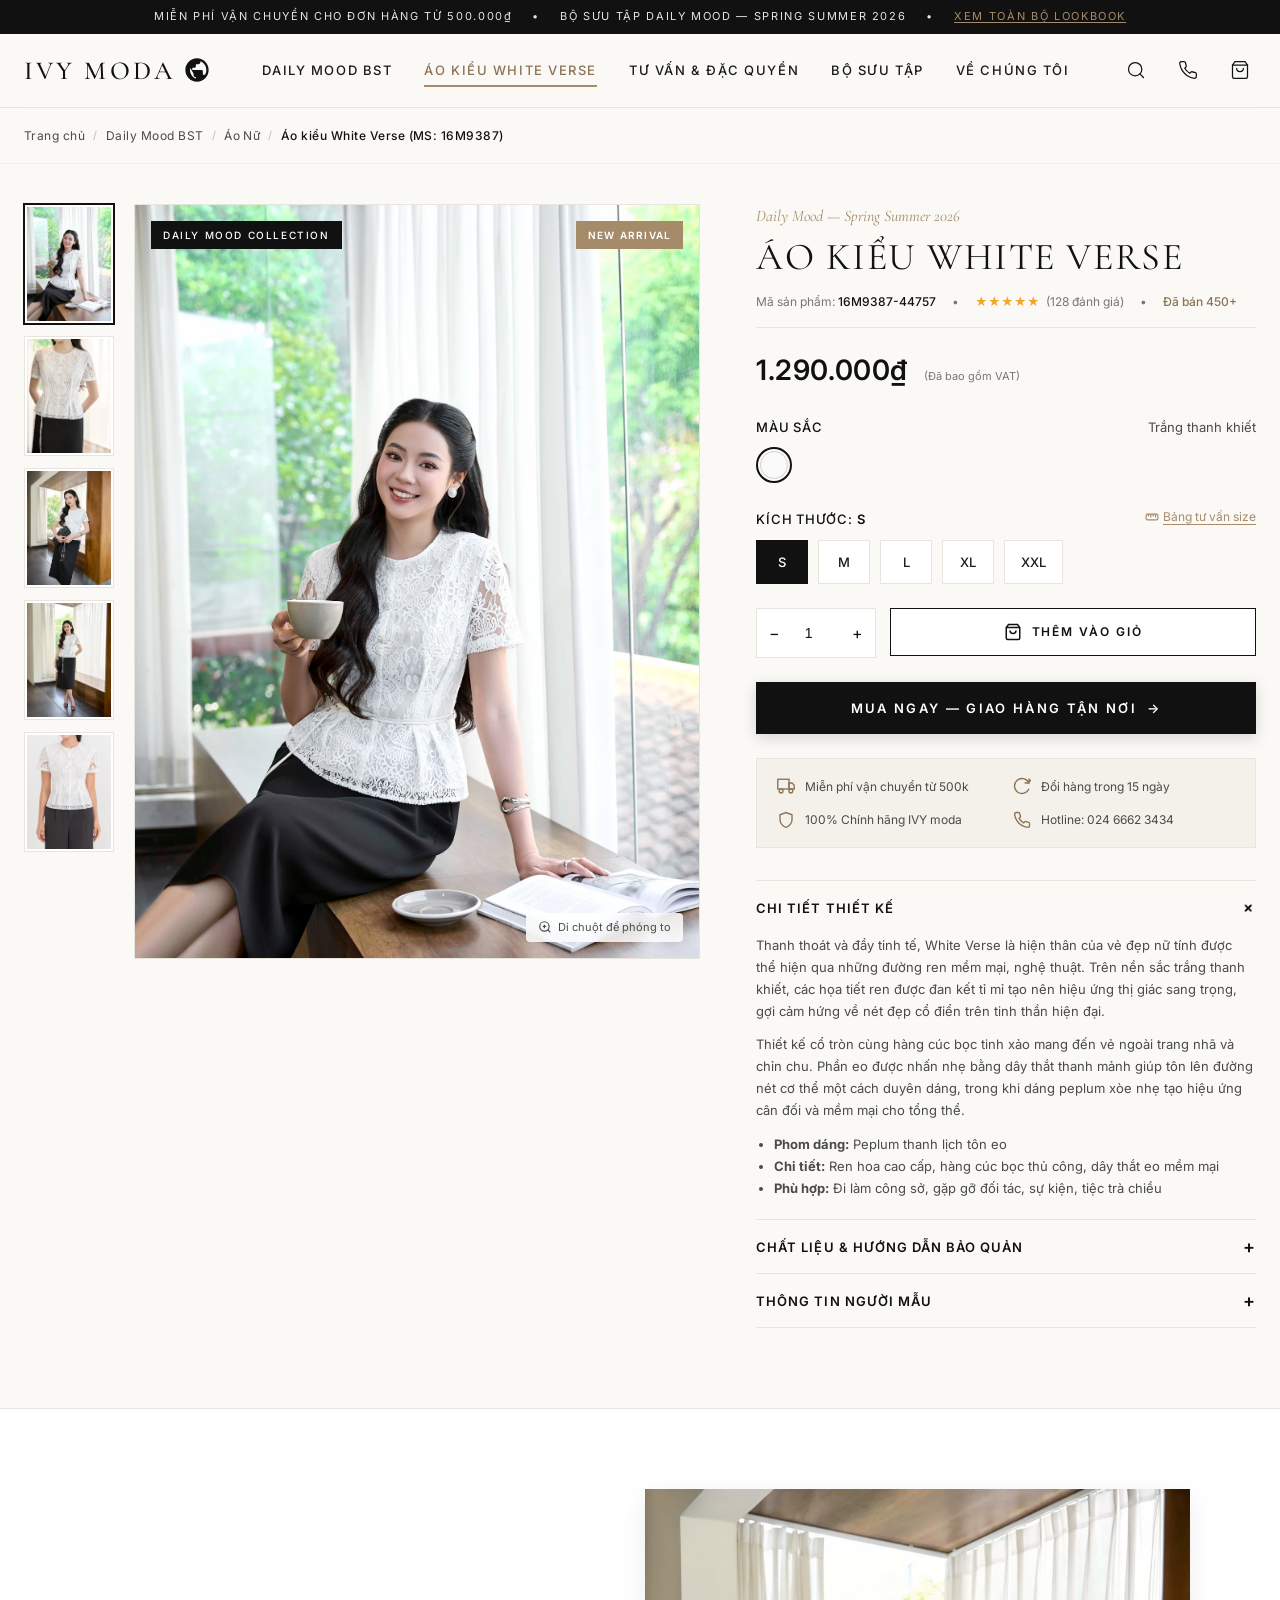
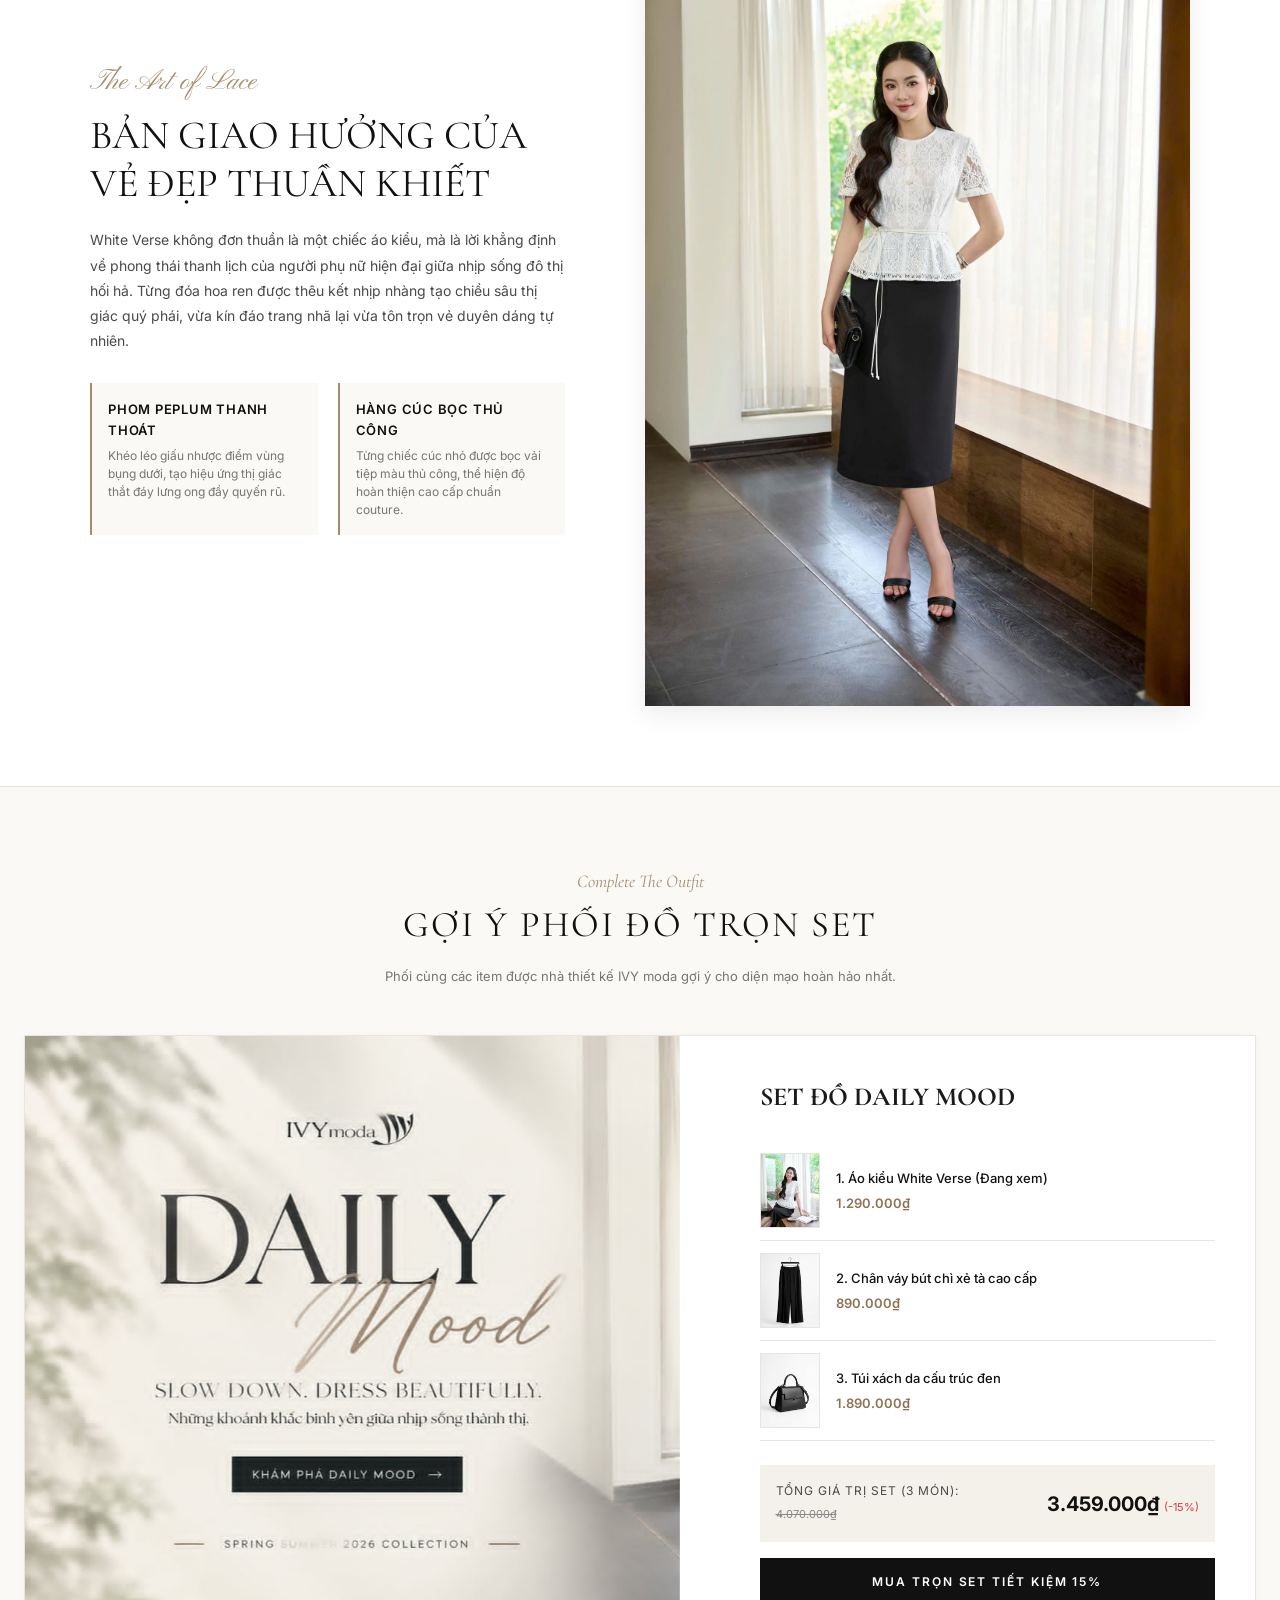
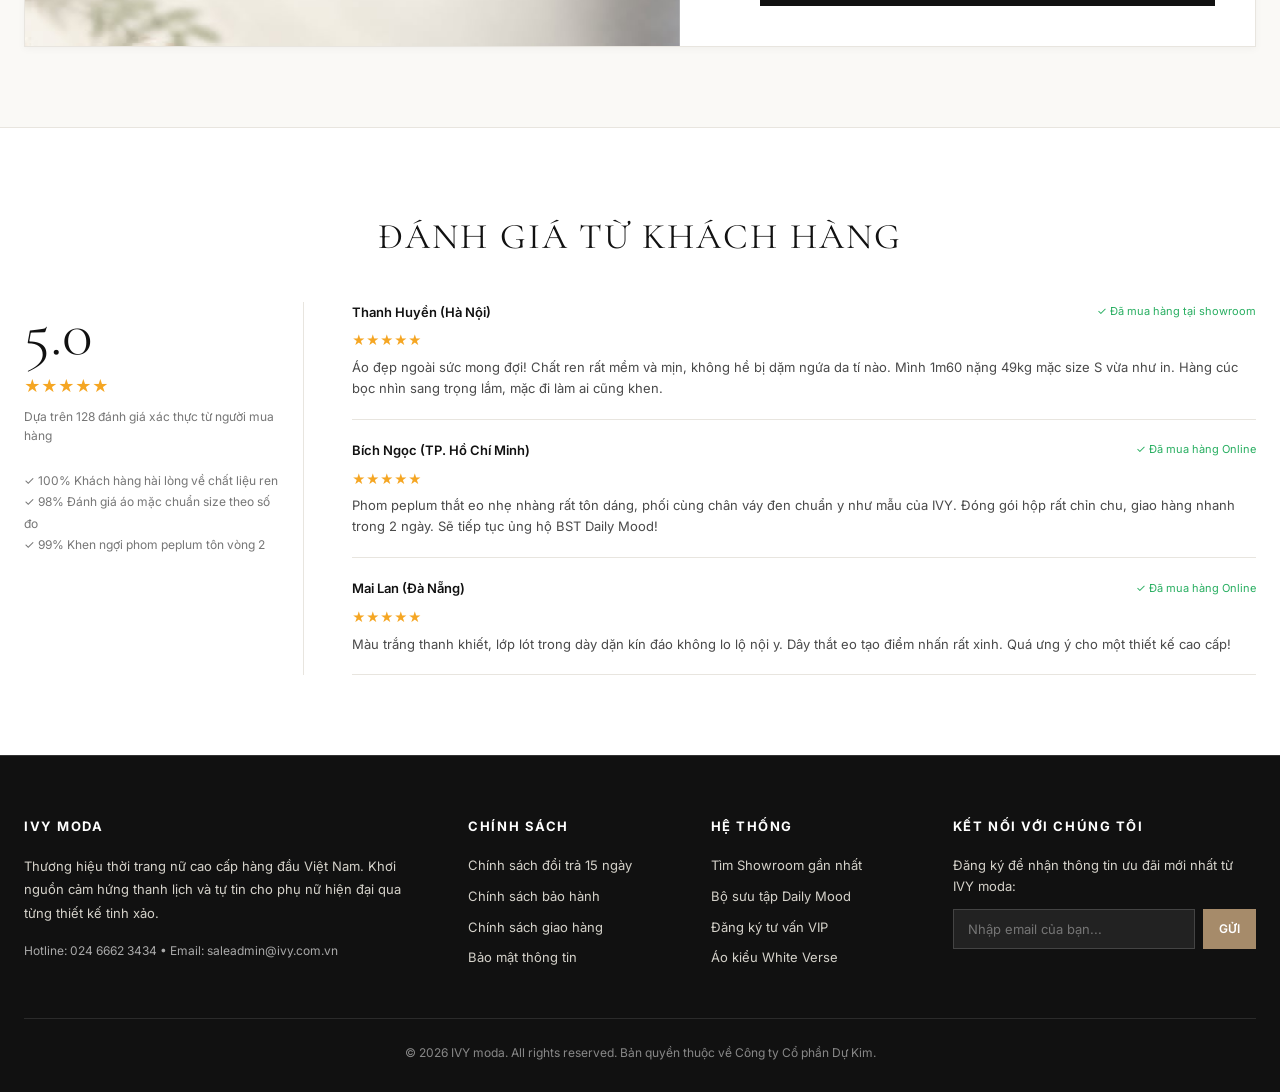
==== commit fefdb4eb: "." ====
--- a/product.html
+++ b/product.html
@@ -44,8 +44,8 @@
 
       <nav class="nav-links" aria-label="Menu chính">
         <a href="index.html">DAILY MOOD BST</a>
-        <a href="#" class="active">NỮ</a>
-        <a href="#">NAM</a>
+        <a href="product.html" class="active">ÁO KIỂU WHITE VERSE</a>
+        <a href="consultation.html">TƯ VẤN &amp; ĐẶC QUYỀN</a>
         <a href="#">BỘ SƯU TẬP</a>
         <a href="#">VỀ CHÚNG TÔI</a>
       </nav>
@@ -603,9 +603,9 @@
           <h4>HỆ THỐNG</h4>
           <ul>
             <li><a href="#">Tìm Showroom gần nhất</a></li>
-            <li><a href="#">Bộ sưu tập Daily Mood</a></li>
-            <li><a href="#">Lookbook thời trang</a></li>
-            <li><a href="#">Về thương hiệu IVY moda</a></li>
+            <li><a href="index.html">Bộ sưu tập Daily Mood</a></li>
+            <li><a href="consultation.html">Đăng ký tư vấn VIP</a></li>
+            <li><a href="product.html">Áo kiểu White Verse</a></li>
           </ul>
         </div>
         <div class="footer-col">
